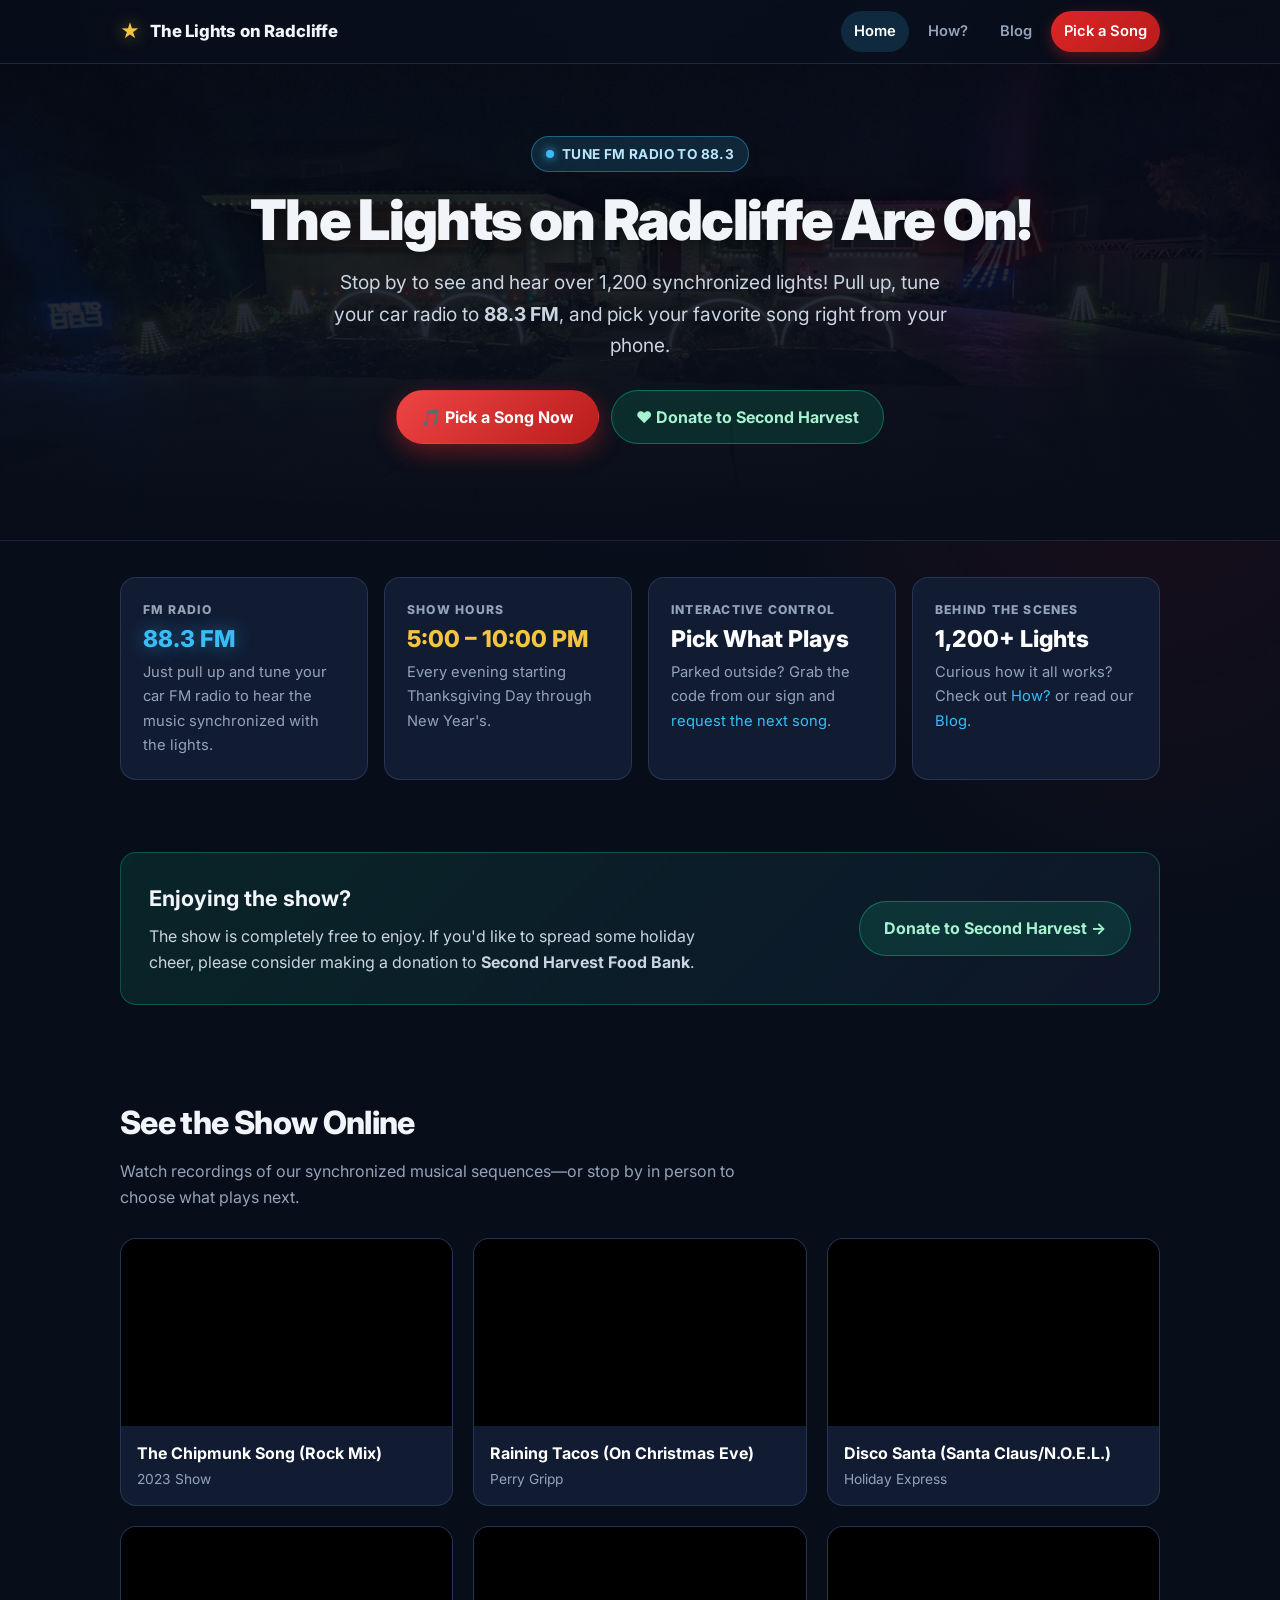
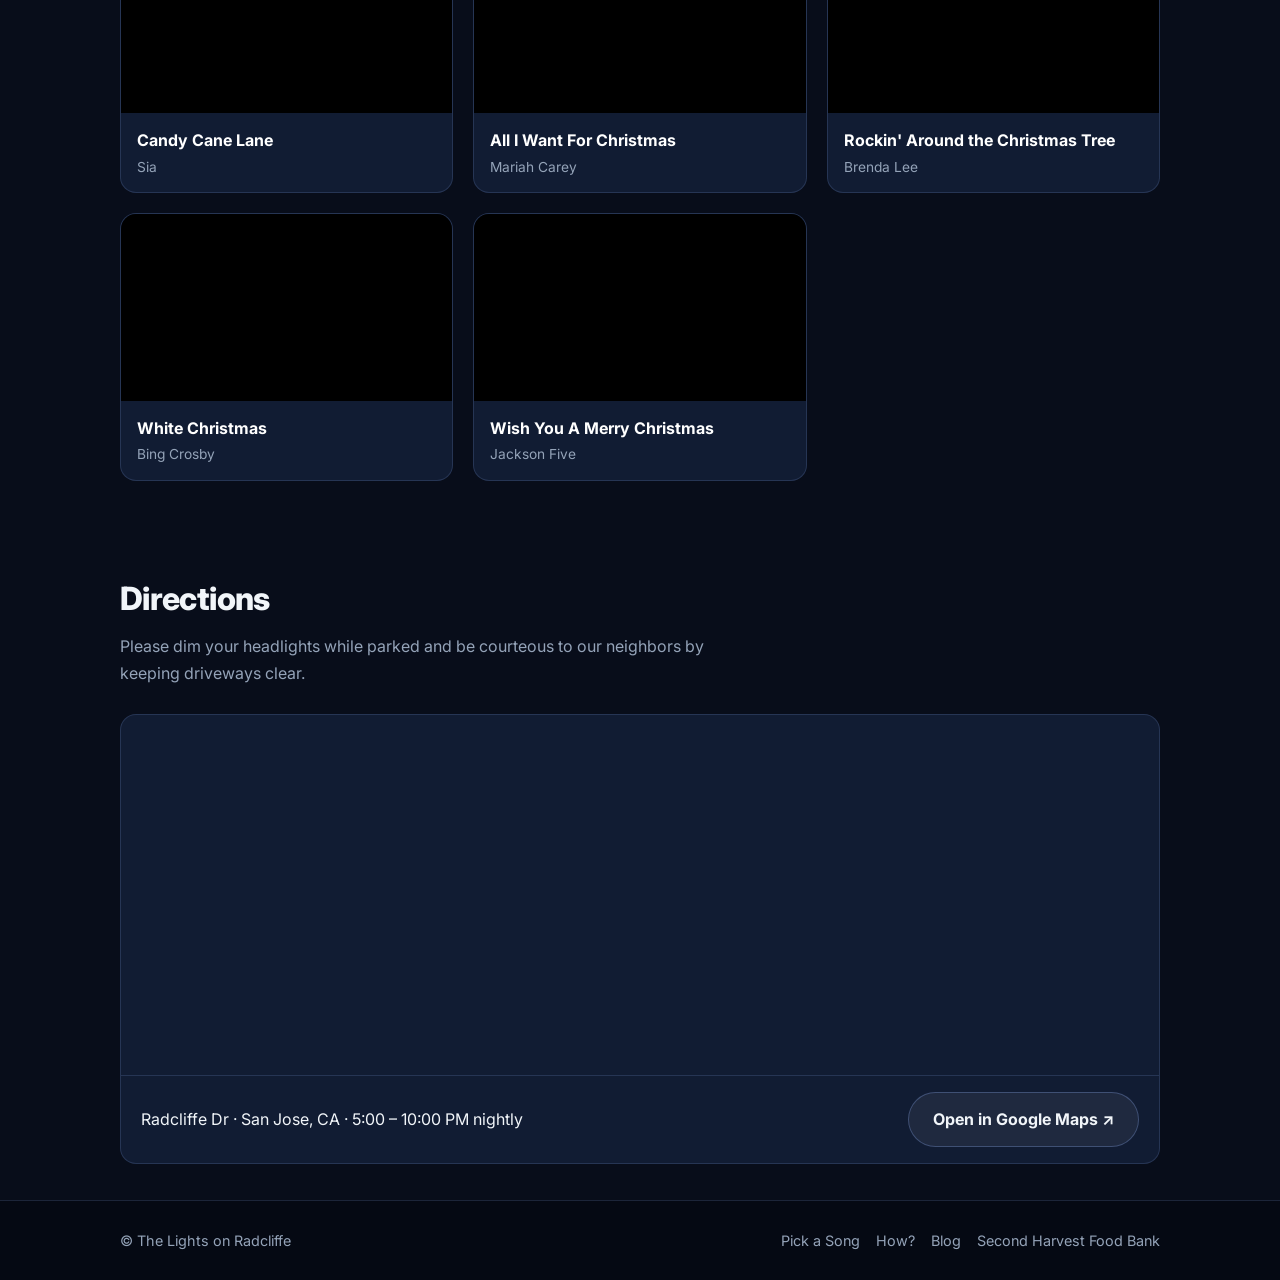
==== index.html @ e26e537e "Initial static site for Lights on Radcliffe with embedded Remote Falcon" ====
<!DOCTYPE html>
<html lang="en">
<head>
  <meta charset="utf-8">
  <meta name="viewport" content="width=device-width, initial-scale=1">
  <title>The Lights on Radcliffe — Synchronized Christmas Light Show</title>
  <meta name="description" content="Stop by and enjoy over 1,200 synchronized Christmas lights on Radcliffe! Tune your FM radio to 88.3, nightly 5–10 PM from Thanksgiving through New Year's, and pick the next song right from your phone.">
  <link rel="icon" href="assets/favicon.svg" type="image/svg+xml">
  <link rel="preconnect" href="https://fonts.googleapis.com">
  <link rel="preconnect" href="https://fonts.gstatic.com" crossorigin>
  <link href="https://fonts.googleapis.com/css2?family=Inter:wght@400;600;700;800;900&display=swap" rel="stylesheet">
  <link rel="stylesheet" href="assets/styles.css">
</head>
<body>
  <header class="site-header">
    <div class="nav-inner">
      <a class="brand" href="./">
        <span class="brand-star" aria-hidden="true">★</span>
        <span><span class="brand-text-short">The </span>Lights on Radcliffe</span>
      </a>
      <nav aria-label="Primary">
        <ul class="nav-links">
          <li><a href="./" class="active">Home</a></li>
          <li><a href="how/">How?</a></li>
          <li><a href="blog/">Blog</a></li>
          <li><a href="request/" class="nav-cta">Pick a Song</a></li>
        </ul>
      </nav>
    </div>
  </header>

  <main>
    <section class="hero">
      <img class="hero-bg" src="assets/hero.jpg" alt="The Lights on Radcliffe house illuminated at night with arches, mini trees, mega tree, and a Tune to 88.3 sign">
      <div class="hero-scrim" aria-hidden="true"></div>
      <div class="hero-content">
        <div class="status-pill">
          <span class="status-dot" aria-hidden="true"></span>
          Tune FM Radio to 88.3
        </div>
        <h1>The Lights on Radcliffe Are On!</h1>
        <p class="hero-lead">
          Stop by to see and hear over 1,200 synchronized lights! Pull up, tune your car radio to <strong>88.3 FM</strong>,
          and pick your favorite song right from your phone.
        </p>
        <div class="hero-actions">
          <a class="btn btn-primary" href="request/">🎵 Pick a Song Now</a>
          <a class="btn btn-secondary" href="https://impact.shfb.org/give/346982" target="_blank" rel="noopener">❤️ Donate to Second Harvest</a>
        </div>
      </div>
    </section>

    <section class="section-tight">
      <div class="container">
        <div class="info-grid">
          <div class="card">
            <div class="info-card-label">FM Radio</div>
            <div class="info-card-value fm">88.3 FM</div>
            <p class="info-card-desc">Just pull up and tune your car FM radio to hear the music synchronized with the lights.</p>
          </div>
          <div class="card">
            <div class="info-card-label">Show Hours</div>
            <div class="info-card-value gold">5:00 – 10:00 PM</div>
            <p class="info-card-desc">Every evening starting Thanksgiving Day through New Year's.</p>
          </div>
          <div class="card">
            <div class="info-card-label">Interactive Control</div>
            <div class="info-card-value">Pick What Plays</div>
            <p class="info-card-desc">Parked outside? Grab the code from our sign and <a href="request/">request the next song</a>.</p>
          </div>
          <div class="card">
            <div class="info-card-label">Behind the Scenes</div>
            <div class="info-card-value">1,200+ Lights</div>
            <p class="info-card-desc">Curious how it all works? Check out <a href="how/">How?</a> or read our <a href="blog/">Blog</a>.</p>
          </div>
        </div>
      </div>
    </section>

    <section class="section-tight">
      <div class="container">
        <div class="donate-banner">
          <div>
            <h2>Enjoying the show?</h2>
            <p>
              The show is completely free to enjoy. If you'd like to spread some holiday cheer, please consider making a
              donation to <strong>Second Harvest Food Bank</strong>.
            </p>
          </div>
          <a class="btn btn-secondary" href="https://impact.shfb.org/give/346982" target="_blank" rel="noopener">
            Donate to Second Harvest →
          </a>
        </div>
      </div>
    </section>

    <section class="section" id="videos">
      <div class="container">
        <h2 class="section-title">See the Show Online</h2>
        <p class="section-sub">Watch recordings of our synchronized musical sequences—or stop by in person to choose what plays next.</p>

        <div class="video-grid">
          <article class="video-card">
            <div class="video-frame">
              <iframe src="https://www.youtube-nocookie.com/embed/yytKPRa8Hbw" title="The Chipmunk Song (Rock Mix)" loading="lazy" allow="accelerometer; autoplay; clipboard-write; encrypted-media; gyroscope; picture-in-picture" allowfullscreen></iframe>
            </div>
            <div class="video-meta">
              <h3 class="video-title">The Chipmunk Song (Rock Mix)</h3>
              <p class="video-artist">2023 Show</p>
            </div>
          </article>

          <article class="video-card">
            <div class="video-frame">
              <iframe src="https://www.youtube-nocookie.com/embed/5pfdJrkQcy8" title="Raining Tacos (On Christmas Eve) - Perry Gripp" loading="lazy" allow="accelerometer; autoplay; clipboard-write; encrypted-media; gyroscope; picture-in-picture" allowfullscreen></iframe>
            </div>
            <div class="video-meta">
              <h3 class="video-title">Raining Tacos (On Christmas Eve)</h3>
              <p class="video-artist">Perry Gripp</p>
            </div>
          </article>

          <article class="video-card">
            <div class="video-frame">
              <iframe src="https://www.youtube-nocookie.com/embed/Vs53gfe624k" title="Disco Santa (Santa Claus/N.O.E.L.) - Holiday Express" loading="lazy" allow="accelerometer; autoplay; clipboard-write; encrypted-media; gyroscope; picture-in-picture" allowfullscreen></iframe>
            </div>
            <div class="video-meta">
              <h3 class="video-title">Disco Santa (Santa Claus/N.O.E.L.)</h3>
              <p class="video-artist">Holiday Express</p>
            </div>
          </article>

          <article class="video-card">
            <div class="video-frame">
              <iframe src="https://www.youtube-nocookie.com/embed/zRFpfPoYveg" title="Candy Cane Lane - Sia" loading="lazy" allow="accelerometer; autoplay; clipboard-write; encrypted-media; gyroscope; picture-in-picture" allowfullscreen></iframe>
            </div>
            <div class="video-meta">
              <h3 class="video-title">Candy Cane Lane</h3>
              <p class="video-artist">Sia</p>
            </div>
          </article>

          <article class="video-card">
            <div class="video-frame">
              <iframe src="https://www.youtube-nocookie.com/embed/RcEeLv0gr_U" title="All I Want For Christmas - Mariah Carey" loading="lazy" allow="accelerometer; autoplay; clipboard-write; encrypted-media; gyroscope; picture-in-picture" allowfullscreen></iframe>
            </div>
            <div class="video-meta">
              <h3 class="video-title">All I Want For Christmas</h3>
              <p class="video-artist">Mariah Carey</p>
            </div>
          </article>

          <article class="video-card">
            <div class="video-frame">
              <iframe src="https://www.youtube-nocookie.com/embed/HZbH6Qk0jZc" title="Rockin' Around the Christmas Tree - Brenda Lee" loading="lazy" allow="accelerometer; autoplay; clipboard-write; encrypted-media; gyroscope; picture-in-picture" allowfullscreen></iframe>
            </div>
            <div class="video-meta">
              <h3 class="video-title">Rockin' Around the Christmas Tree</h3>
              <p class="video-artist">Brenda Lee</p>
            </div>
          </article>

          <article class="video-card">
            <div class="video-frame">
              <iframe src="https://www.youtube-nocookie.com/embed/CUvDqb9HdlQ" title="White Christmas - Bing Crosby" loading="lazy" allow="accelerometer; autoplay; clipboard-write; encrypted-media; gyroscope; picture-in-picture" allowfullscreen></iframe>
            </div>
            <div class="video-meta">
              <h3 class="video-title">White Christmas</h3>
              <p class="video-artist">Bing Crosby</p>
            </div>
          </article>

          <article class="video-card">
            <div class="video-frame">
              <iframe src="https://www.youtube-nocookie.com/embed/ZNm_fLqLqD4" title="Wish You A Merry Christmas - Jackson Five" loading="lazy" allow="accelerometer; autoplay; clipboard-write; encrypted-media; gyroscope; picture-in-picture" allowfullscreen></iframe>
            </div>
            <div class="video-meta">
              <h3 class="video-title">Wish You A Merry Christmas</h3>
              <p class="video-artist">Jackson Five</p>
            </div>
          </article>
        </div>
      </div>
    </section>

    <section class="section-tight" id="directions">
      <div class="container">
        <h2 class="section-title">Directions</h2>
        <p class="section-sub">Please dim your headlights while parked and be courteous to our neighbors by keeping driveways clear.</p>
        <div class="map-card">
          <iframe
            class="map-frame"
            title="Map to The Lights on Radcliffe"
            loading="lazy"
            referrerpolicy="no-referrer-when-downgrade"
            src="https://www.google.com/maps?q=37.309978,-121.958661&z=16&output=embed">
          </iframe>
          <div class="map-footer">
            <span>Radcliffe Dr · San Jose, CA · 5:00 – 10:00 PM nightly</span>
            <a class="btn btn-outline" href="https://www.google.com/maps/dir/?api=1&destination=37.309978,-121.958661" target="_blank" rel="noopener">
              Open in Google Maps ↗
            </a>
          </div>
        </div>
      </div>
    </section>
  </main>

  <footer class="site-footer">
    <div class="footer-inner">
      <span>© The Lights on Radcliffe</span>
      <div class="footer-links">
        <a href="request/">Pick a Song</a>
        <a href="how/">How?</a>
        <a href="blog/">Blog</a>
        <a href="https://impact.shfb.org/give/346982" target="_blank" rel="noopener">Second Harvest Food Bank</a>
      </div>
    </div>
  </footer>
</body>
</html>
---- assets/styles.css ----
/* Lights on Radcliffe — Starry Night Holiday Theme */
:root {
  --bg: #080d1a;
  --bg-elevated: #0f172a;
  --card: #111c33;
  --card-hover: #162340;
  --border: rgba(148, 179, 255, 0.16);
  --border-strong: rgba(148, 179, 255, 0.28);
  --text: #f1f5f9;
  --muted: #94a3b8;
  --red: #dc2626;
  --red-bright: #ef4444;
  --gold: #f5c542;
  --cyan: #38bdf8;
  --green: #10b981;
  --radius: 16px;
  --radius-sm: 10px;
  --max-width: 1080px;
  --nav-height: 64px;
}

*, *::before, *::after {
  box-sizing: border-box;
}

html {
  scroll-behavior: smooth;
  background: var(--bg);
}

body {
  margin: 0;
  font-family: 'Inter', system-ui, -apple-system, BlinkMacSystemFont, 'Segoe UI', Roboto, sans-serif;
  background:
    radial-gradient(ellipse 80% 50% at 50% -10%, rgba(56, 189, 248, 0.12), transparent 60%),
    radial-gradient(ellipse 60% 40% at 90% 10%, rgba(220, 38, 38, 0.1), transparent 55%),
    var(--bg);
  color: var(--text);
  line-height: 1.65;
  min-height: 100dvh;
  display: flex;
  flex-direction: column;
  -webkit-font-smoothing: antialiased;
}

a {
  color: var(--cyan);
  text-decoration: none;
}

a:hover {
  text-decoration: underline;
}

img {
  max-width: 100%;
  height: auto;
  display: block;
}

/* ==================== NAV ==================== */
.site-header {
  position: sticky;
  top: 0;
  z-index: 100;
  height: var(--nav-height);
  background: rgba(8, 13, 26, 0.86);
  backdrop-filter: blur(14px);
  -webkit-backdrop-filter: blur(14px);
  border-bottom: 1px solid var(--border);
}

.nav-inner {
  max-width: var(--max-width);
  height: 100%;
  margin: 0 auto;
  padding: 0 20px;
  display: flex;
  align-items: center;
  justify-content: space-between;
  gap: 16px;
}

.brand {
  display: inline-flex;
  align-items: center;
  gap: 10px;
  color: var(--text);
  font-weight: 800;
  font-size: 1.05rem;
  letter-spacing: -0.01em;
  text-decoration: none;
  white-space: nowrap;
}

.brand:hover {
  text-decoration: none;
  color: #fff;
}

.brand-star {
  color: var(--gold);
  font-size: 1.2rem;
  filter: drop-shadow(0 0 8px rgba(245, 197, 66, 0.55));
}

.nav-links {
  display: flex;
  align-items: center;
  gap: 6px;
  list-style: none;
  margin: 0;
  padding: 0;
}

.nav-links a {
  display: inline-flex;
  align-items: center;
  gap: 6px;
  padding: 8px 13px;
  border-radius: 999px;
  color: var(--muted);
  font-weight: 600;
  font-size: 0.92rem;
  transition: background 0.15s ease, color 0.15s ease;
  text-decoration: none;
  white-space: nowrap;
}

.nav-links a:hover {
  color: var(--text);
  background: rgba(255, 255, 255, 0.06);
  text-decoration: none;
}

.nav-links a.active {
  color: #fff;
  background: rgba(56, 189, 248, 0.16);
}

.nav-links a.nav-cta {
  background: linear-gradient(135deg, var(--red), #b91c1c);
  color: #fff;
  box-shadow: 0 4px 14px rgba(220, 38, 38, 0.35);
}

.nav-links a.nav-cta:hover {
  background: linear-gradient(135deg, var(--red-bright), var(--red));
  color: #fff;
}

.nav-links a.nav-cta.active {
  box-shadow: 0 0 0 2px rgba(245, 197, 66, 0.7), 0 4px 14px rgba(220, 38, 38, 0.4);
}

/* ==================== LAYOUT ==================== */
main {
  flex: 1;
}

.container {
  max-width: var(--max-width);
  margin: 0 auto;
  padding: 0 20px;
}

.section {
  padding: 56px 0;
}

.section-tight {
  padding: 36px 0;
}

.section-title {
  font-size: clamp(1.5rem, 3vw, 2rem);
  font-weight: 800;
  letter-spacing: -0.02em;
  margin: 0 0 8px;
}

.section-sub {
  color: var(--muted);
  margin: 0 0 28px;
  max-width: 640px;
}

/* ==================== HERO ==================== */
.hero {
  position: relative;
  overflow: hidden;
  border-bottom: 1px solid var(--border);
  background: #050811;
}

.hero-bg {
  position: absolute;
  inset: 0;
  width: 100%;
  height: 100%;
  object-fit: cover;
  object-position: center 45%;
  opacity: 0.42;
  filter: saturate(1.15);
}

.hero-scrim {
  position: absolute;
  inset: 0;
  background: linear-gradient(
    to bottom,
    rgba(8, 13, 26, 0.55) 0%,
    rgba(8, 13, 26, 0.72) 55%,
    rgba(8, 13, 26, 0.98) 100%
  );
}

.hero-content {
  position: relative;
  z-index: 2;
  max-width: var(--max-width);
  margin: 0 auto;
  padding: 72px 20px 64px;
  text-align: center;
}

.status-pill {
  display: inline-flex;
  align-items: center;
  gap: 8px;
  padding: 6px 14px;
  border-radius: 999px;
  background: rgba(56, 189, 248, 0.14);
  border: 1px solid rgba(56, 189, 248, 0.4);
  color: #bae6fd;
  font-size: 0.85rem;
  font-weight: 700;
  letter-spacing: 0.03em;
  text-transform: uppercase;
  margin-bottom: 18px;
}

.status-dot {
  width: 8px;
  height: 8px;
  border-radius: 50%;
  background: var(--cyan);
  box-shadow: 0 0 10px var(--cyan);
}

.hero h1 {
  font-size: clamp(2.1rem, 5.5vw, 3.5rem);
  font-weight: 900;
  letter-spacing: -0.03em;
  line-height: 1.08;
  margin: 0 0 16px;
  text-shadow: 0 4px 24px rgba(0, 0, 0, 0.6);
}

.hero-lead {
  font-size: clamp(1.02rem, 2.2vw, 1.2rem);
  color: #cbd5e1;
  max-width: 640px;
  margin: 0 auto 28px;
}

.hero-actions {
  display: flex;
  flex-wrap: wrap;
  justify-content: center;
  gap: 12px;
  margin-bottom: 32px;
}

.btn {
  display: inline-flex;
  align-items: center;
  justify-content: center;
  gap: 8px;
  padding: 13px 24px;
  border-radius: 999px;
  font-weight: 700;
  font-size: 1rem;
  border: 1px solid transparent;
  cursor: pointer;
  transition: transform 0.15s ease, box-shadow 0.15s ease, background 0.15s ease;
  text-decoration: none;
}

.btn:hover {
  transform: translateY(-1px);
  text-decoration: none;
}

.btn-primary {
  background: linear-gradient(135deg, var(--red-bright), #b91c1c);
  color: #fff;
  box-shadow: 0 8px 24px rgba(220, 38, 38, 0.42);
}

.btn-primary:hover {
  box-shadow: 0 10px 28px rgba(239, 68, 68, 0.55);
  color: #fff;
}

.btn-secondary {
  background: rgba(16, 185, 129, 0.16);
  border-color: rgba(16, 185, 129, 0.48);
  color: #a7f3d0;
}

.btn-secondary:hover {
  background: rgba(16, 185, 129, 0.24);
  color: #fff;
}

.btn-outline {
  background: rgba(255, 255, 255, 0.06);
  border-color: var(--border-strong);
  color: var(--text);
}

.btn-outline:hover {
  background: rgba(255, 255, 255, 0.12);
  color: #fff;
}

/* ==================== INFO CARDS ==================== */
.info-grid {
  display: grid;
  grid-template-columns: repeat(auto-fit, minmax(230px, 1fr));
  gap: 16px;
}

.card {
  background: var(--card);
  border: 1px solid var(--border);
  border-radius: var(--radius);
  padding: 22px;
}

.info-card-label {
  font-size: 0.76rem;
  font-weight: 800;
  letter-spacing: 0.1em;
  text-transform: uppercase;
  color: var(--muted);
  margin-bottom: 6px;
}

.info-card-value {
  font-size: 1.45rem;
  font-weight: 800;
  color: #fff;
  line-height: 1.2;
  margin-bottom: 6px;
}

.info-card-value.fm {
  color: var(--cyan);
  text-shadow: 0 0 18px rgba(56, 189, 248, 0.45);
}

.info-card-value.gold {
  color: var(--gold);
}

.info-card-desc {
  margin: 0;
  font-size: 0.92rem;
  color: var(--muted);
}

/* ==================== DONATION BANNER ==================== */
.donate-banner {
  background: linear-gradient(135deg, rgba(16, 185, 129, 0.14), rgba(15, 23, 42, 0.92));
  border: 1px solid rgba(16, 185, 129, 0.35);
  border-radius: var(--radius);
  padding: 28px;
  display: flex;
  flex-wrap: wrap;
  align-items: center;
  justify-content: space-between;
  gap: 20px;
}

.donate-banner h2 {
  margin: 0 0 6px;
  font-size: 1.35rem;
}

.donate-banner p {
  margin: 0;
  color: #cbd5e1;
  max-width: 580px;
}

/* ==================== VIDEOS ==================== */
.video-grid {
  display: grid;
  grid-template-columns: repeat(auto-fit, minmax(300px, 1fr));
  gap: 20px;
}

.video-card {
  background: var(--card);
  border: 1px solid var(--border);
  border-radius: var(--radius);
  overflow: hidden;
  display: flex;
  flex-direction: column;
}

.video-frame {
  position: relative;
  aspect-ratio: 16 / 9;
  background: #000;
}

.video-frame iframe {
  position: absolute;
  inset: 0;
  width: 100%;
  height: 100%;
  border: 0;
}

.video-meta {
  padding: 14px 16px;
}

.video-title {
  font-weight: 700;
  font-size: 1rem;
  margin: 0 0 2px;
  color: #fff;
}

.video-artist {
  margin: 0;
  font-size: 0.86rem;
  color: var(--muted);
}

/* ==================== MAP ==================== */
.map-card {
  background: var(--card);
  border: 1px solid var(--border);
  border-radius: var(--radius);
  overflow: hidden;
}

.map-frame {
  width: 100%;
  height: 360px;
  border: 0;
  display: block;
}

.map-footer {
  padding: 16px 20px;
  display: flex;
  flex-wrap: wrap;
  align-items: center;
  justify-content: space-between;
  gap: 12px;
  border-top: 1px solid var(--border);
}

/* ==================== PROSE PAGES (HOW / BLOG) ==================== */
.page-hero {
  border-bottom: 1px solid var(--border);
  padding: 44px 0 36px;
  background: linear-gradient(to bottom, rgba(56, 189, 248, 0.08), transparent);
}

.page-hero h1 {
  margin: 0 0 8px;
  font-size: clamp(1.9rem, 4vw, 2.75rem);
  font-weight: 900;
  letter-spacing: -0.025em;
}

.page-hero p {
  margin: 0;
  color: var(--muted);
  max-width: 650px;
  font-size: 1.05rem;
}

.prose {
  max-width: 780px;
  margin: 0 auto;
}

.prose h2 {
  font-size: 1.45rem;
  font-weight: 800;
  margin: 36px 0 12px;
  color: #fff;
}

.prose h2:first-child {
  margin-top: 0;
}

.prose p {
  color: #d7e0ee;
  margin: 0 0 16px;
}

.prose ul {
  color: #d7e0ee;
  padding-left: 22px;
  margin: 0 0 20px;
}

.prose li {
  margin-bottom: 10px;
}

.prose figure {
  margin: 24px 0;
  background: var(--card);
  border: 1px solid var(--border);
  border-radius: var(--radius);
  overflow: hidden;
}

.prose figcaption {
  padding: 12px 16px;
  font-size: 0.88rem;
  color: var(--muted);
  border-top: 1px solid var(--border);
}

.blog-post {
  background: var(--card);
  border: 1px solid var(--border);
  border-radius: var(--radius);
  padding: 28px;
}

.blog-date {
  display: inline-block;
  font-size: 0.8rem;
  font-weight: 800;
  letter-spacing: 0.08em;
  text-transform: uppercase;
  color: var(--gold);
  margin-bottom: 8px;
}

.blog-post h2 {
  margin-top: 0;
}

/* ==================== REQUEST (REMOTE FALCON EMBED) ==================== */
body.request-page {
  height: 100dvh;
  overflow: hidden;
}

body.request-page main {
  display: flex;
  flex-direction: column;
  min-height: 0;
  flex: 1;
}

.rf-bar {
  background: var(--bg-elevated);
  border-bottom: 1px solid var(--border);
  padding: 8px 16px;
  font-size: 0.85rem;
  color: var(--muted);
}

.rf-bar-inner {
  max-width: var(--max-width);
  margin: 0 auto;
  display: flex;
  flex-wrap: wrap;
  align-items: center;
  justify-content: space-between;
  gap: 8px 16px;
}

.rf-bar strong {
  color: var(--cyan);
}

.rf-bar-tip {
  display: inline-flex;
  align-items: center;
  gap: 8px;
}

.rf-frame-wrap {
  flex: 1;
  min-height: 0;
  position: relative;
  background: var(--bg);
}

.rf-frame {
  width: 100%;
  height: 100%;
  border: 0;
  display: block;
  background: var(--bg);
}

/* ==================== FOOTER ==================== */
.site-footer {
  border-top: 1px solid var(--border);
  padding: 28px 0;
  color: var(--muted);
  font-size: 0.9rem;
  background: rgba(5, 8, 17, 0.7);
}

.footer-inner {
  max-width: var(--max-width);
  margin: 0 auto;
  padding: 0 20px;
  display: flex;
  flex-wrap: wrap;
  align-items: center;
  justify-content: space-between;
  gap: 12px;
}

.footer-links {
  display: flex;
  flex-wrap: wrap;
  gap: 16px;
}

.footer-links a {
  color: var(--muted);
}

.footer-links a:hover {
  color: var(--text);
}

/* ==================== RESPONSIVE ==================== */
@media (max-width: 640px) {
  .nav-inner {
    padding: 0 12px;
    gap: 8px;
  }

  .brand {
    font-size: 0.95rem;
  }

  .brand-text-short {
    display: none;
  }

  .nav-links {
    gap: 4px;
  }

  .nav-links a {
    padding: 7px 10px;
    font-size: 0.84rem;
  }

  .hero-content {
    padding: 52px 16px 46px;
  }

  .blog-post {
    padding: 20px;
  }

  .rf-bar {
    font-size: 0.78rem;
    padding: 6px 12px;
  }
}
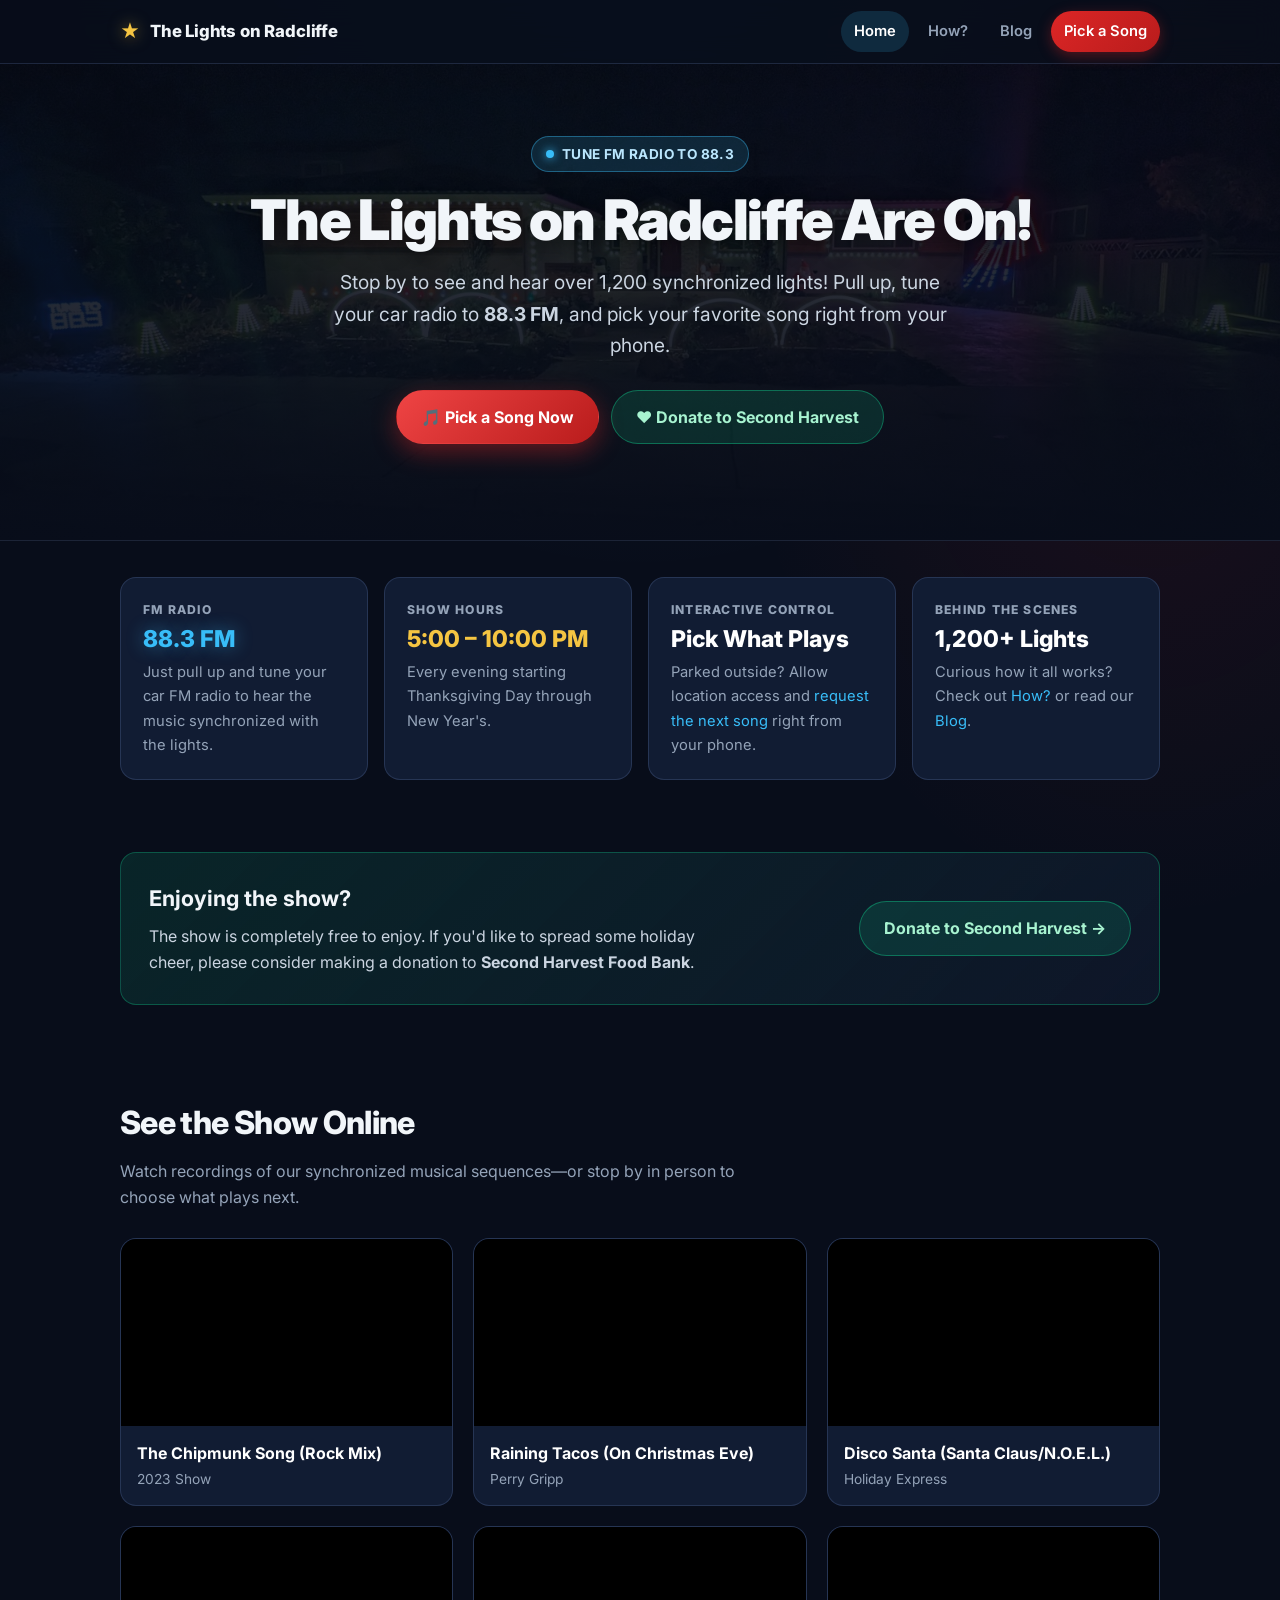
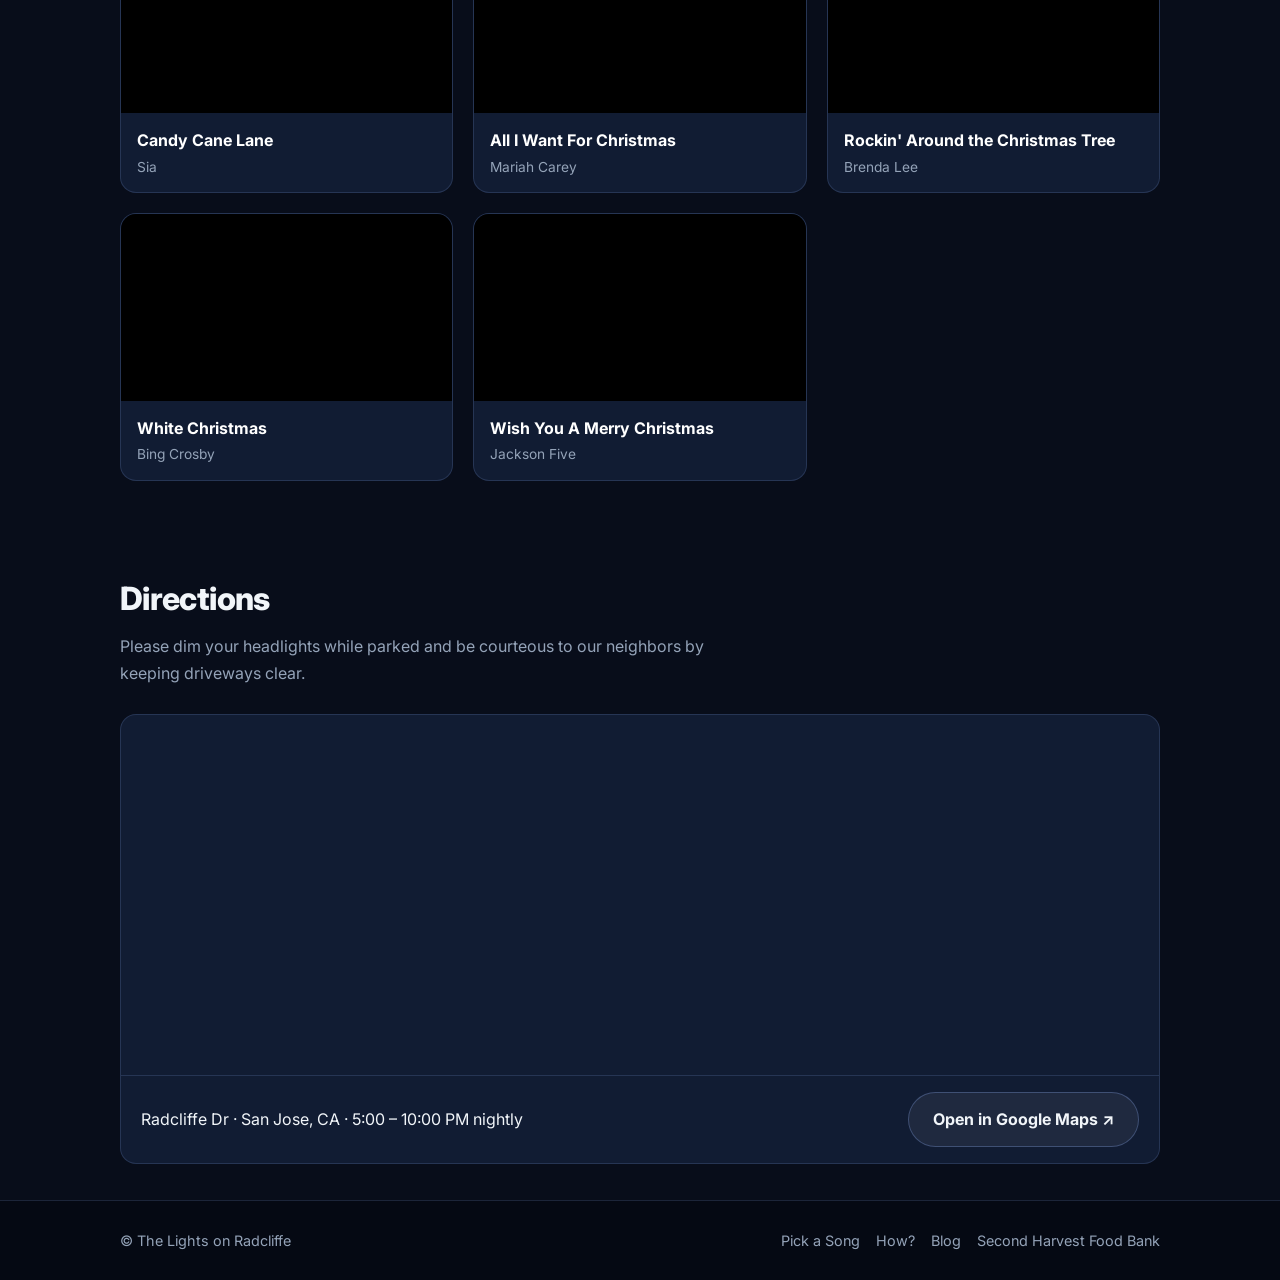
==== commit 194924d9: "Switch Remote Falcon embed and viewer template to GPS location check" ====
--- a/index.html
+++ b/index.html
@@ -66,7 +66,7 @@
           <div class="card">
             <div class="info-card-label">Interactive Control</div>
             <div class="info-card-value">Pick What Plays</div>
-            <p class="info-card-desc">Parked outside? Grab the code from our sign and <a href="request/">request the next song</a>.</p>
+            <p class="info-card-desc">Parked outside? Allow location access and <a href="request/">request the next song</a> right from your phone.</p>
           </div>
           <div class="card">
             <div class="info-card-label">Behind the Scenes</div>
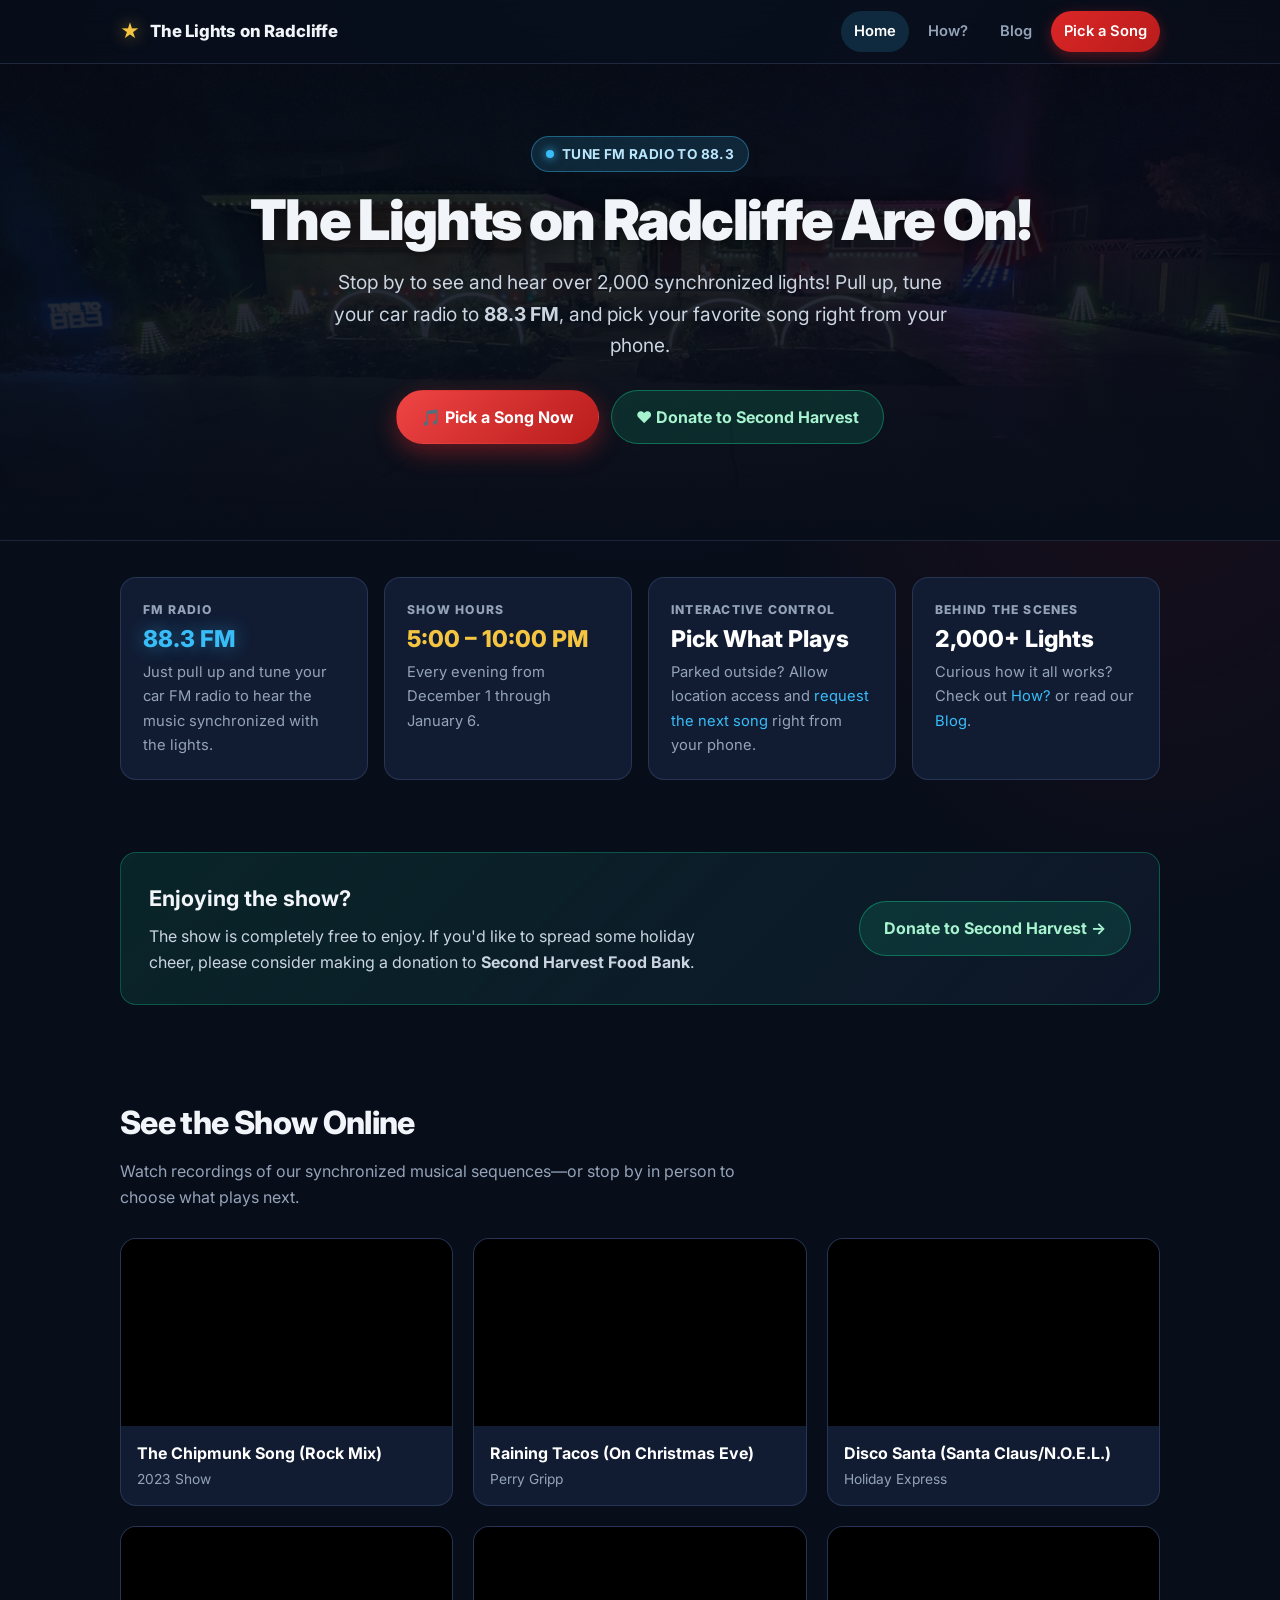
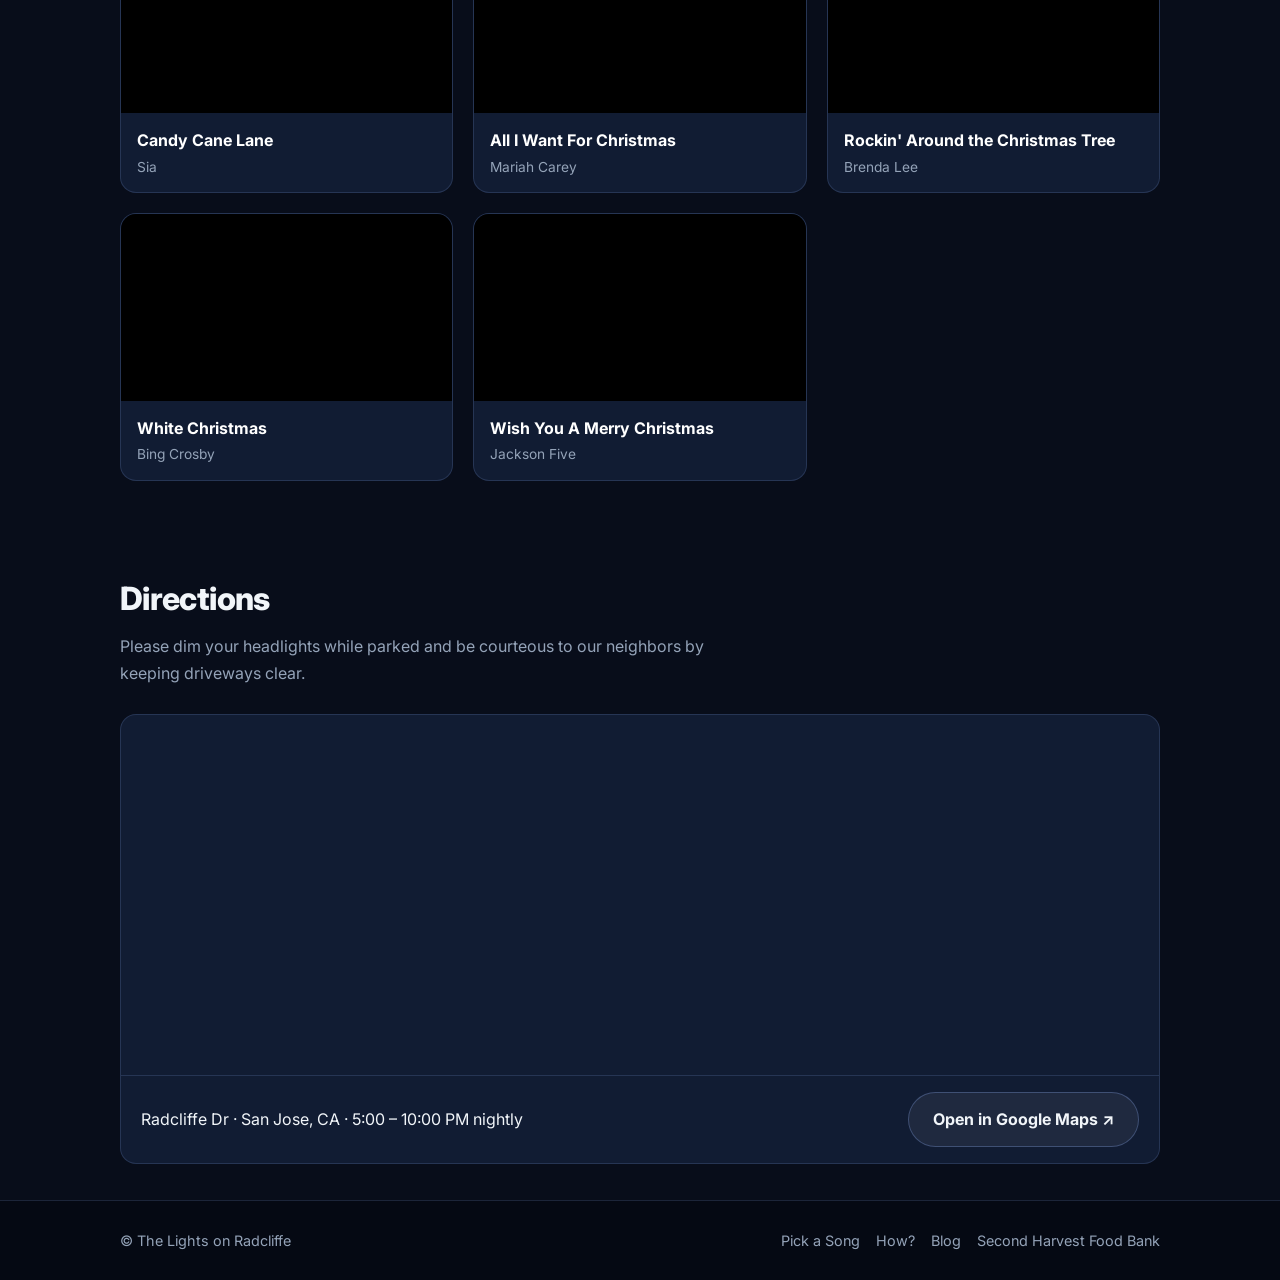
==== commit 157e4538: "Update How? specs from FPP/xLights and set show dates to Dec 1 - Jan 6" ====
--- a/index.html
+++ b/index.html
@@ -4,7 +4,7 @@
   <meta charset="utf-8">
   <meta name="viewport" content="width=device-width, initial-scale=1">
   <title>The Lights on Radcliffe — Synchronized Christmas Light Show</title>
-  <meta name="description" content="Stop by and enjoy over 1,200 synchronized Christmas lights on Radcliffe! Tune your FM radio to 88.3, nightly 5–10 PM from Thanksgiving through New Year's, and pick the next song right from your phone.">
+  <meta name="description" content="Stop by and enjoy over 2,000 synchronized Christmas lights on Radcliffe! Tune your FM radio to 88.3, nightly 5–10 PM from December 1 through January 6, and pick the next song right from your phone.">
   <link rel="icon" href="assets/favicon.svg" type="image/svg+xml">
   <link rel="preconnect" href="https://fonts.googleapis.com">
   <link rel="preconnect" href="https://fonts.gstatic.com" crossorigin>
@@ -40,7 +40,7 @@
         </div>
         <h1>The Lights on Radcliffe Are On!</h1>
         <p class="hero-lead">
-          Stop by to see and hear over 1,200 synchronized lights! Pull up, tune your car radio to <strong>88.3 FM</strong>,
+          Stop by to see and hear over 2,000 synchronized lights! Pull up, tune your car radio to <strong>88.3 FM</strong>,
           and pick your favorite song right from your phone.
         </p>
         <div class="hero-actions">
@@ -61,7 +61,7 @@
           <div class="card">
             <div class="info-card-label">Show Hours</div>
             <div class="info-card-value gold">5:00 – 10:00 PM</div>
-            <p class="info-card-desc">Every evening starting Thanksgiving Day through New Year's.</p>
+            <p class="info-card-desc">Every evening from December 1 through January 6.</p>
           </div>
           <div class="card">
             <div class="info-card-label">Interactive Control</div>
@@ -70,7 +70,7 @@
           </div>
           <div class="card">
             <div class="info-card-label">Behind the Scenes</div>
-            <div class="info-card-value">1,200+ Lights</div>
+            <div class="info-card-value">2,000+ Lights</div>
             <p class="info-card-desc">Curious how it all works? Check out <a href="how/">How?</a> or read our <a href="blog/">Blog</a>.</p>
           </div>
         </div>
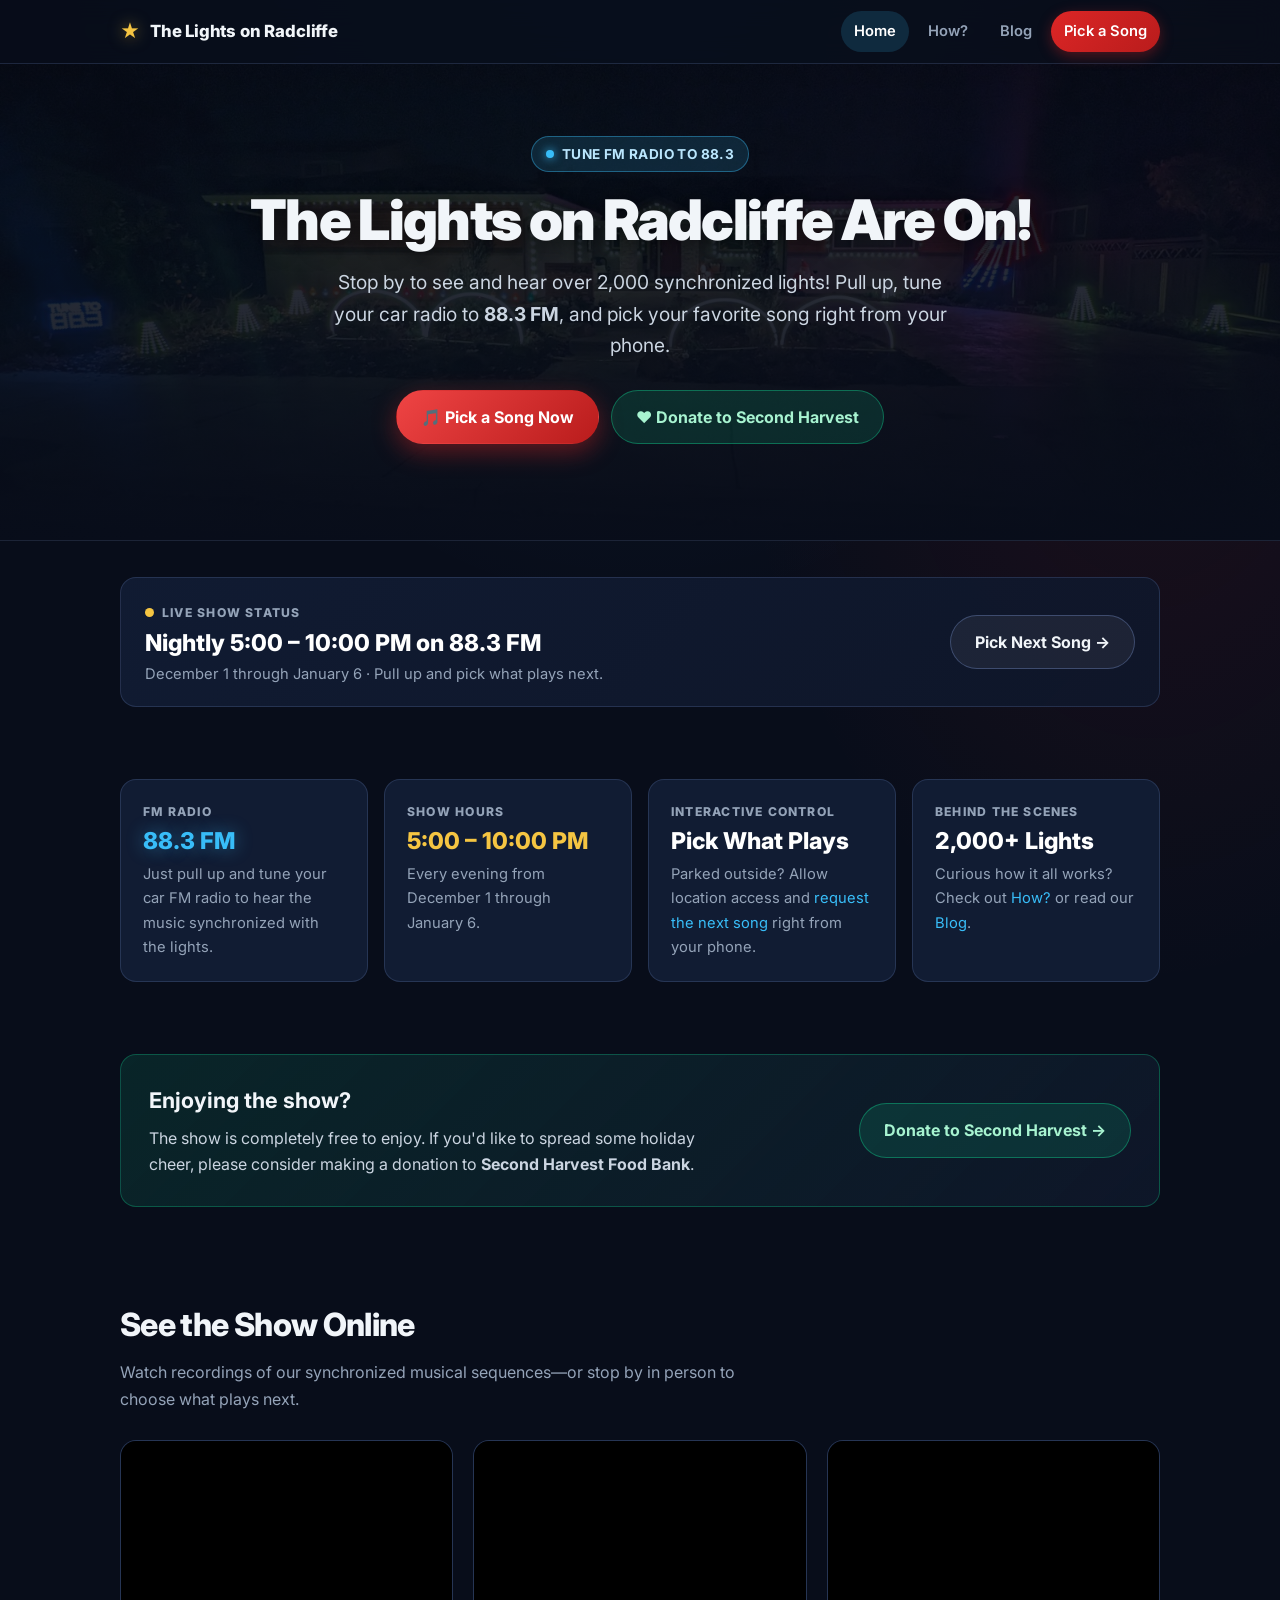
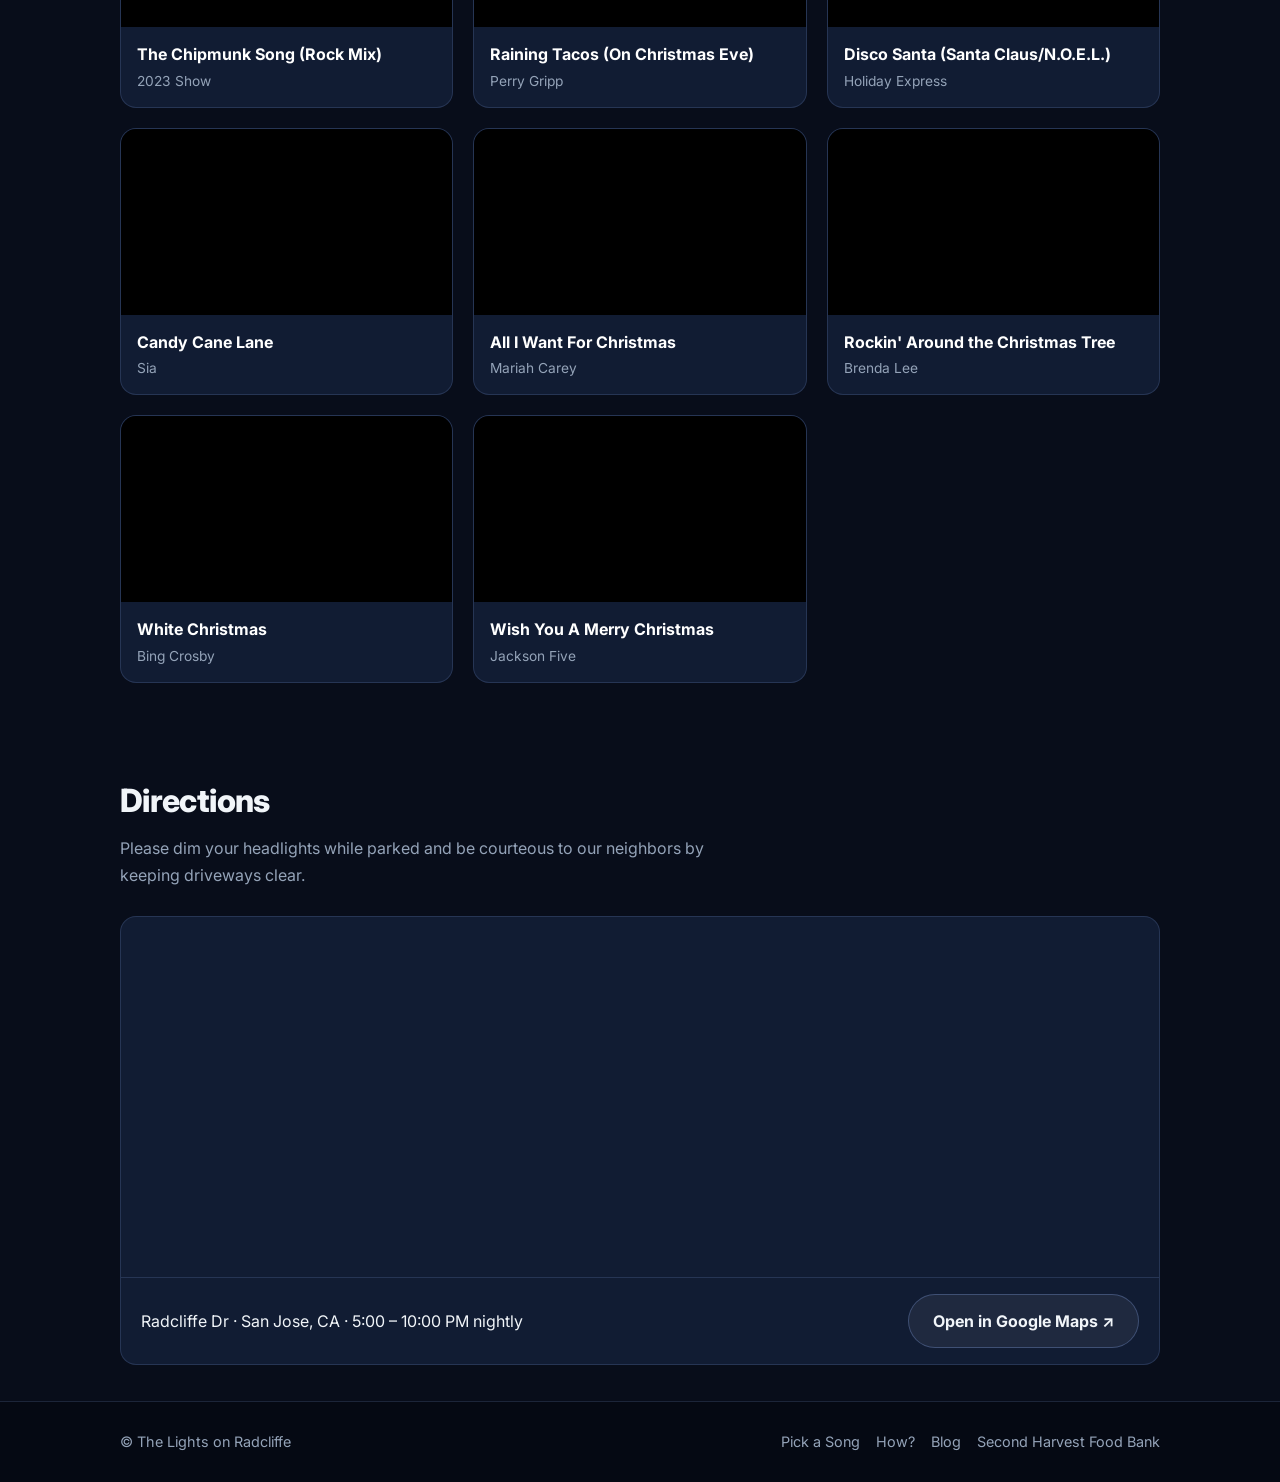
==== commit e0d58a00: "Add live Now Playing widget on Home page via Remote Falcon GraphQL API" ====
--- a/index.html
+++ b/index.html
@@ -50,6 +50,25 @@
       </div>
     </section>
 
+    <section class="section-tight" aria-live="polite">
+      <div class="container">
+        <div class="now-playing-card is-idle" id="now-playing-card">
+          <div class="np-main">
+            <div class="np-eyebrow">
+              <span class="np-dot" aria-hidden="true"></span>
+              <span id="np-label">Live Show Status</span>
+            </div>
+            <div class="np-title" id="np-title">Nightly 5:00 – 10:00 PM on 88.3 FM</div>
+            <p class="np-meta" id="np-meta">December 1 through January 6 · Pull up and pick what plays next.</p>
+          </div>
+          <div class="np-actions">
+            <span class="np-queue" id="np-queue" hidden></span>
+            <a class="btn btn-outline" href="request/">Pick Next Song →</a>
+          </div>
+        </div>
+      </div>
+    </section>
+
     <section class="section-tight">
       <div class="container">
         <div class="info-grid">
@@ -217,5 +236,6 @@
       </div>
     </div>
   </footer>
+  <script src="assets/now-playing.js" defer></script>
 </body>
 </html>
--- a/assets/styles.css
+++ b/assets/styles.css
@@ -325,6 +325,102 @@
   color: #fff;
 }
 
+/* ==================== LIVE NOW PLAYING ==================== */
+.now-playing-card {
+  background: linear-gradient(135deg, rgba(17, 28, 51, 0.96), rgba(15, 23, 42, 0.94));
+  border: 1px solid var(--border);
+  border-radius: var(--radius);
+  padding: 20px 24px;
+  display: flex;
+  flex-wrap: wrap;
+  align-items: center;
+  justify-content: space-between;
+  gap: 16px 24px;
+  transition: border-color 0.25s ease, box-shadow 0.25s ease;
+}
+
+.now-playing-card.is-live {
+  border-color: rgba(56, 189, 248, 0.5);
+  box-shadow: 0 0 32px rgba(56, 189, 248, 0.14);
+}
+
+.np-main {
+  min-width: 0;
+  flex: 1 1 280px;
+}
+
+.np-eyebrow {
+  display: inline-flex;
+  align-items: center;
+  gap: 8px;
+  font-size: 0.76rem;
+  font-weight: 800;
+  letter-spacing: 0.1em;
+  text-transform: uppercase;
+  color: var(--muted);
+  margin-bottom: 6px;
+}
+
+.now-playing-card.is-live .np-eyebrow {
+  color: var(--cyan);
+}
+
+.np-dot {
+  width: 9px;
+  height: 9px;
+  border-radius: 50%;
+  background: var(--gold);
+  flex-shrink: 0;
+}
+
+.now-playing-card.is-live .np-dot {
+  background: var(--green);
+  box-shadow: 0 0 10px var(--green);
+  animation: np-pulse 1.8s ease-in-out infinite;
+}
+
+@keyframes np-pulse {
+  0%, 100% { opacity: 1; transform: scale(1); }
+  50% { opacity: 0.55; transform: scale(0.85); }
+}
+
+.np-title {
+  font-size: clamp(1.15rem, 2.5vw, 1.45rem);
+  font-weight: 800;
+  color: #fff;
+  line-height: 1.25;
+  margin: 0 0 4px;
+}
+
+.np-meta {
+  margin: 0;
+  font-size: 0.92rem;
+  color: var(--muted);
+}
+
+.np-actions {
+  display: flex;
+  align-items: center;
+  gap: 10px;
+  flex-wrap: wrap;
+}
+
+.np-queue {
+  font-size: 0.8rem;
+  font-weight: 700;
+  color: var(--gold);
+  background: rgba(245, 197, 66, 0.12);
+  border: 1px solid rgba(245, 197, 66, 0.35);
+  border-radius: 999px;
+  padding: 5px 12px;
+}
+
+@media (prefers-reduced-motion: reduce) {
+  .now-playing-card.is-live .np-dot {
+    animation: none;
+  }
+}
+
 /* ==================== INFO CARDS ==================== */
 .info-grid {
   display: grid;
